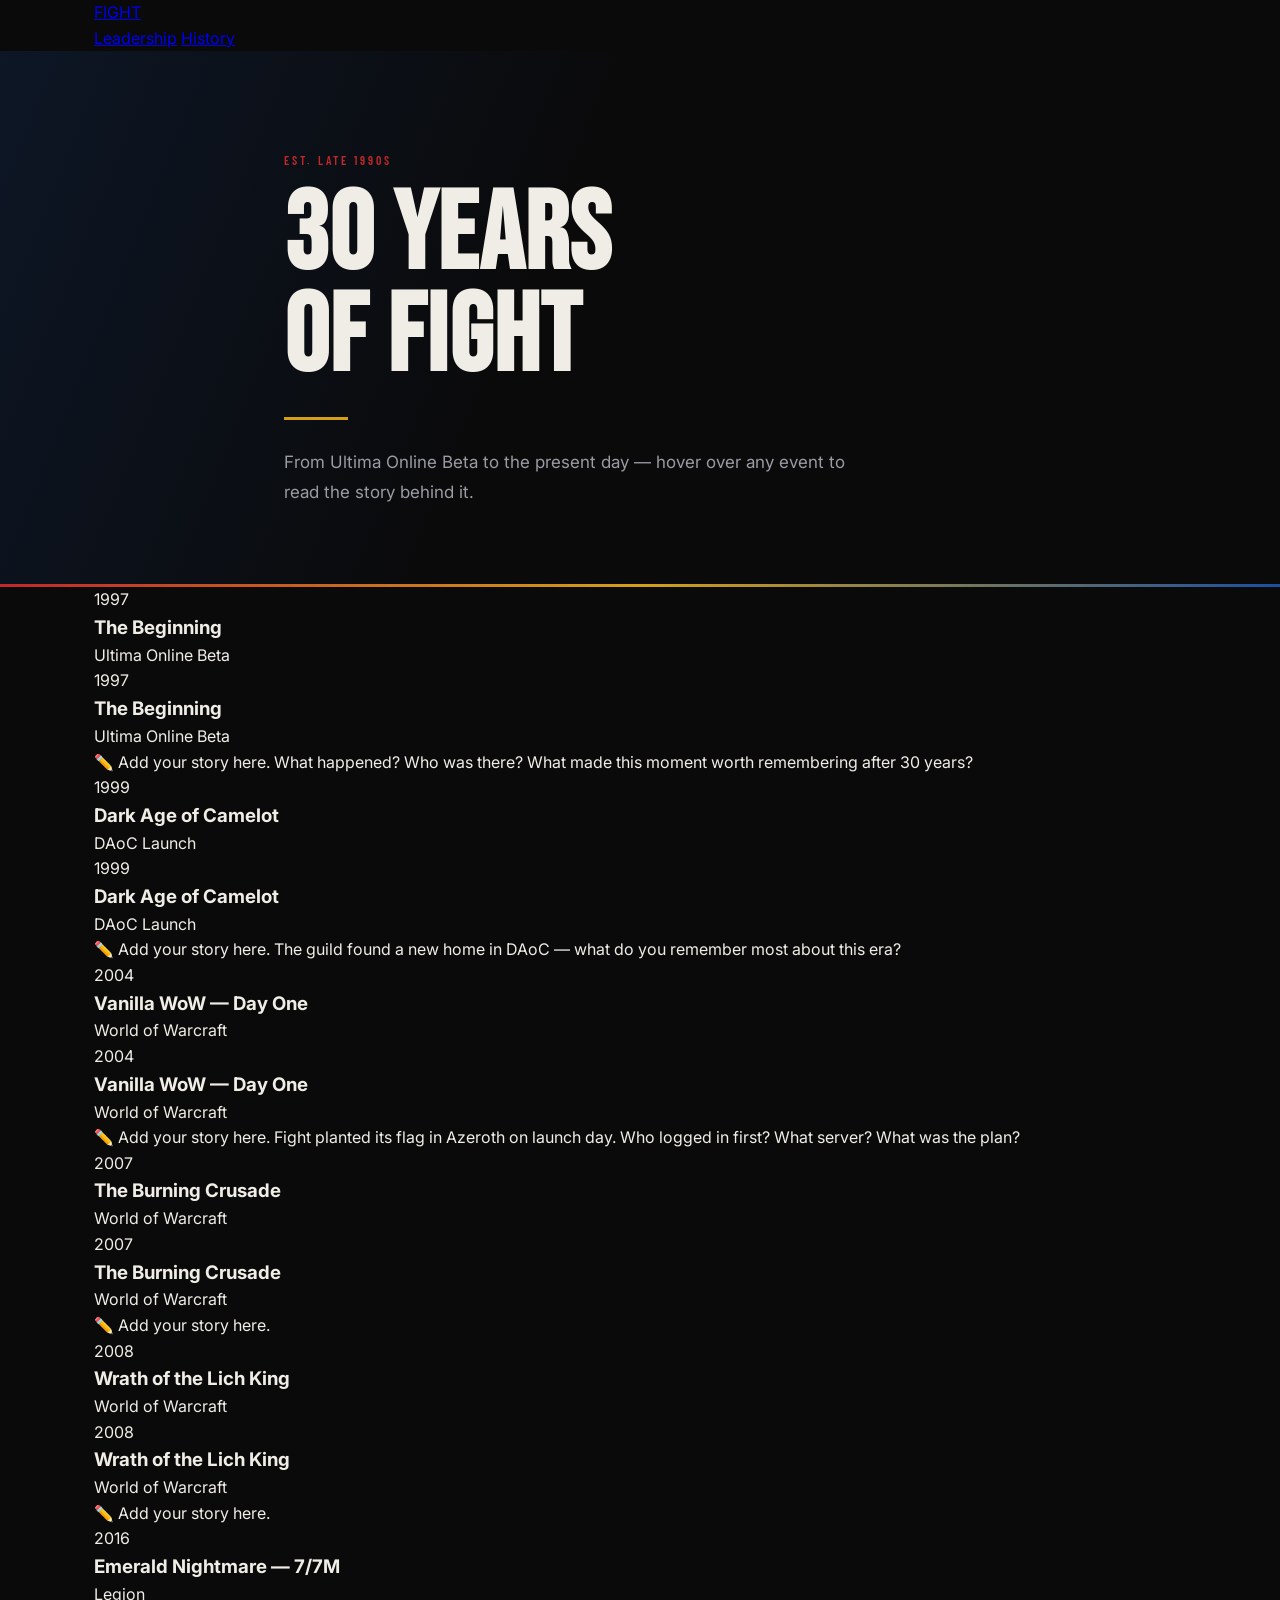
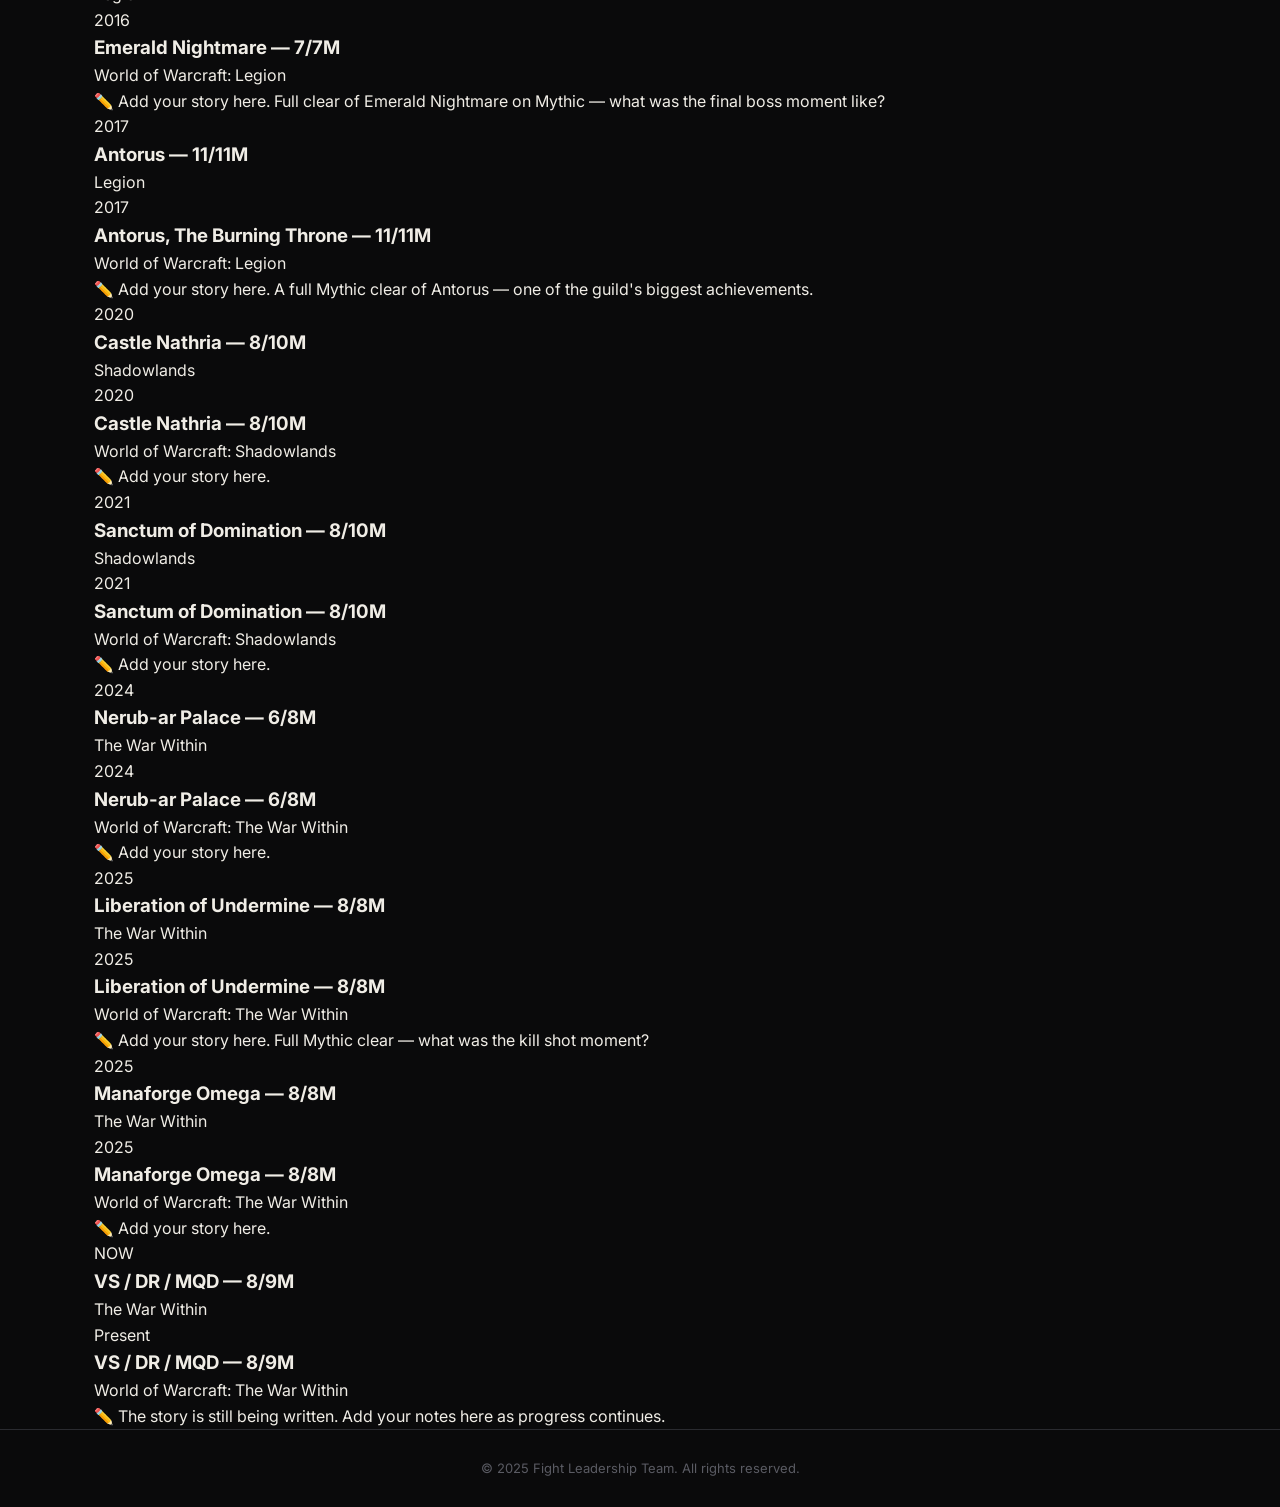
==== timeline.html @ 5d0614ec "Rename timeline_2.html to timeline.html" ====
<!DOCTYPE html>
<html lang="en">
<head>
  <meta charset="UTF-8" />
  <meta name="viewport" content="width=device-width, initial-scale=1.0" />
  <title>Fight Guild History</title>
  <link rel="preconnect" href="https://fonts.googleapis.com" />
  <link rel="preconnect" href="https://fonts.gstatic.com" crossorigin />
  <link href="https://fonts.googleapis.com/css2?family=Bebas+Neue&family=Inter:wght@400;500;600&family=Barlow+Condensed:wght@600;700&display=swap" rel="stylesheet" />
  <link rel="stylesheet" href="style.css" />
  <link rel="stylesheet" href="timeline.css" />
</head>
<body>

  <!-- ── NAV ── -->
  <nav class="site-nav">
    <div class="container nav-inner">
      <a href="index.html" class="nav-logo">FIGHT</a>
      <div class="nav-links">
        <a href="index.html" class="nav-link">Leadership</a>
        <a href="timeline.html" class="nav-link nav-link--active">History</a>
      </div>
    </div>
  </nav>

  <!-- ── HERO ── -->
  <header class="hero hero--timeline">
    <div class="hero-stripe"></div>
    <div class="container hero-inner">
      <p class="hero-eyebrow">Est. Late 1990s</p>
      <h1 class="hero-title">30 Years<br>of Fight</h1>
      <div class="hero-divider"></div>
      <p class="hero-blurb">
        From Ultima Online Beta to the present day — hover over any event to read the story behind it.
      </p>
    </div>
  </header>

  <!-- ── TIMELINE ── -->
  <section class="timeline-section">
    <div class="container">

      <div class="timeline">
        <div class="timeline-spine"></div>

        <!-- ✏️ EDIT: Each .timeline-event is one entry.
             - Change data-year to the year
             - Change .tl-title to the event name
             - Change .tl-game to the game/context
             - Change .tl-body to the full story (shows on hover)
             - Add or remove .timeline-event blocks as needed
             - Alternate sides automatically via CSS (odd = left, even = right) -->

        <div class="timeline-event" data-year="1997">
          <div class="tl-dot"></div>
          <div class="tl-card">
            <div class="tl-preview">
              <span class="tl-year">1997</span>
              <h3 class="tl-title">The Beginning</h3>
              <p class="tl-game">Ultima Online Beta</p>
            </div>
            <div class="tl-popup">
              <span class="tl-popup-year">1997</span>
              <h3 class="tl-popup-title">The Beginning</h3>
              <p class="tl-popup-game">Ultima Online Beta</p>
              <p class="tl-body">✏️ Add your story here. What happened? Who was there? What made this moment worth remembering after 30 years?</p>
            </div>
          </div>
        </div>

        <div class="timeline-event" data-year="1999">
          <div class="tl-dot"></div>
          <div class="tl-card">
            <div class="tl-preview">
              <span class="tl-year">1999</span>
              <h3 class="tl-title">Dark Age of Camelot</h3>
              <p class="tl-game">DAoC Launch</p>
            </div>
            <div class="tl-popup">
              <span class="tl-popup-year">1999</span>
              <h3 class="tl-popup-title">Dark Age of Camelot</h3>
              <p class="tl-popup-game">DAoC Launch</p>
              <p class="tl-body">✏️ Add your story here. The guild found a new home in DAoC — what do you remember most about this era?</p>
            </div>
          </div>
        </div>

        <div class="timeline-event" data-year="2004">
          <div class="tl-dot"></div>
          <div class="tl-card">
            <div class="tl-preview">
              <span class="tl-year">2004</span>
              <h3 class="tl-title">Vanilla WoW — Day One</h3>
              <p class="tl-game">World of Warcraft</p>
            </div>
            <div class="tl-popup">
              <span class="tl-popup-year">2004</span>
              <h3 class="tl-popup-title">Vanilla WoW — Day One</h3>
              <p class="tl-popup-game">World of Warcraft</p>
              <p class="tl-body">✏️ Add your story here. Fight planted its flag in Azeroth on launch day. Who logged in first? What server? What was the plan?</p>
            </div>
          </div>
        </div>

        <div class="timeline-event" data-year="2007">
          <div class="tl-dot"></div>
          <div class="tl-card">
            <div class="tl-preview">
              <span class="tl-year">2007</span>
              <h3 class="tl-title">The Burning Crusade</h3>
              <p class="tl-game">World of Warcraft</p>
            </div>
            <div class="tl-popup">
              <span class="tl-popup-year">2007</span>
              <h3 class="tl-popup-title">The Burning Crusade</h3>
              <p class="tl-popup-game">World of Warcraft</p>
              <p class="tl-body">✏️ Add your story here.</p>
            </div>
          </div>
        </div>

        <div class="timeline-event" data-year="2008">
          <div class="tl-dot"></div>
          <div class="tl-card">
            <div class="tl-preview">
              <span class="tl-year">2008</span>
              <h3 class="tl-title">Wrath of the Lich King</h3>
              <p class="tl-game">World of Warcraft</p>
            </div>
            <div class="tl-popup">
              <span class="tl-popup-year">2008</span>
              <h3 class="tl-popup-title">Wrath of the Lich King</h3>
              <p class="tl-popup-game">World of Warcraft</p>
              <p class="tl-body">✏️ Add your story here.</p>
            </div>
          </div>
        </div>

        <div class="timeline-event" data-year="2016">
          <div class="tl-dot"></div>
          <div class="tl-card">
            <div class="tl-preview">
              <span class="tl-year">2016</span>
              <h3 class="tl-title">Emerald Nightmare — 7/7M</h3>
              <p class="tl-game">Legion</p>
            </div>
            <div class="tl-popup">
              <span class="tl-popup-year">2016</span>
              <h3 class="tl-popup-title">Emerald Nightmare — 7/7M</h3>
              <p class="tl-popup-game">World of Warcraft: Legion</p>
              <p class="tl-body">✏️ Add your story here. Full clear of Emerald Nightmare on Mythic — what was the final boss moment like?</p>
            </div>
          </div>
        </div>

        <div class="timeline-event" data-year="2017">
          <div class="tl-dot"></div>
          <div class="tl-card">
            <div class="tl-preview">
              <span class="tl-year">2017</span>
              <h3 class="tl-title">Antorus — 11/11M</h3>
              <p class="tl-game">Legion</p>
            </div>
            <div class="tl-popup">
              <span class="tl-popup-year">2017</span>
              <h3 class="tl-popup-title">Antorus, The Burning Throne — 11/11M</h3>
              <p class="tl-popup-game">World of Warcraft: Legion</p>
              <p class="tl-body">✏️ Add your story here. A full Mythic clear of Antorus — one of the guild's biggest achievements.</p>
            </div>
          </div>
        </div>

        <div class="timeline-event" data-year="2020">
          <div class="tl-dot"></div>
          <div class="tl-card">
            <div class="tl-preview">
              <span class="tl-year">2020</span>
              <h3 class="tl-title">Castle Nathria — 8/10M</h3>
              <p class="tl-game">Shadowlands</p>
            </div>
            <div class="tl-popup">
              <span class="tl-popup-year">2020</span>
              <h3 class="tl-popup-title">Castle Nathria — 8/10M</h3>
              <p class="tl-popup-game">World of Warcraft: Shadowlands</p>
              <p class="tl-body">✏️ Add your story here.</p>
            </div>
          </div>
        </div>

        <div class="timeline-event" data-year="2021">
          <div class="tl-dot"></div>
          <div class="tl-card">
            <div class="tl-preview">
              <span class="tl-year">2021</span>
              <h3 class="tl-title">Sanctum of Domination — 8/10M</h3>
              <p class="tl-game">Shadowlands</p>
            </div>
            <div class="tl-popup">
              <span class="tl-popup-year">2021</span>
              <h3 class="tl-popup-title">Sanctum of Domination — 8/10M</h3>
              <p class="tl-popup-game">World of Warcraft: Shadowlands</p>
              <p class="tl-body">✏️ Add your story here.</p>
            </div>
          </div>
        </div>

        <div class="timeline-event" data-year="2024">
          <div class="tl-dot"></div>
          <div class="tl-card">
            <div class="tl-preview">
              <span class="tl-year">2024</span>
              <h3 class="tl-title">Nerub-ar Palace — 6/8M</h3>
              <p class="tl-game">The War Within</p>
            </div>
            <div class="tl-popup">
              <span class="tl-popup-year">2024</span>
              <h3 class="tl-popup-title">Nerub-ar Palace — 6/8M</h3>
              <p class="tl-popup-game">World of Warcraft: The War Within</p>
              <p class="tl-body">✏️ Add your story here.</p>
            </div>
          </div>
        </div>

        <div class="timeline-event" data-year="2025">
          <div class="tl-dot"></div>
          <div class="tl-card">
            <div class="tl-preview">
              <span class="tl-year">2025</span>
              <h3 class="tl-title">Liberation of Undermine — 8/8M</h3>
              <p class="tl-game">The War Within</p>
            </div>
            <div class="tl-popup">
              <span class="tl-popup-year">2025</span>
              <h3 class="tl-popup-title">Liberation of Undermine — 8/8M</h3>
              <p class="tl-popup-game">World of Warcraft: The War Within</p>
              <p class="tl-body">✏️ Add your story here. Full Mythic clear — what was the kill shot moment?</p>
            </div>
          </div>
        </div>

        <div class="timeline-event" data-year="2025">
          <div class="tl-dot"></div>
          <div class="tl-card">
            <div class="tl-preview">
              <span class="tl-year">2025</span>
              <h3 class="tl-title">Manaforge Omega — 8/8M</h3>
              <p class="tl-game">The War Within</p>
            </div>
            <div class="tl-popup">
              <span class="tl-popup-year">2025</span>
              <h3 class="tl-popup-title">Manaforge Omega — 8/8M</h3>
              <p class="tl-popup-game">World of Warcraft: The War Within</p>
              <p class="tl-body">✏️ Add your story here.</p>
            </div>
          </div>
        </div>

        <div class="timeline-event" data-year="2026">
          <div class="tl-dot tl-dot--current"></div>
          <div class="tl-card tl-card--current">
            <div class="tl-preview">
              <span class="tl-year">NOW</span>
              <h3 class="tl-title">VS / DR / MQD — 8/9M</h3>
              <p class="tl-game">The War Within</p>
            </div>
            <div class="tl-popup">
              <span class="tl-popup-year">Present</span>
              <h3 class="tl-popup-title">VS / DR / MQD — 8/9M</h3>
              <p class="tl-popup-game">World of Warcraft: The War Within</p>
              <p class="tl-body">✏️ The story is still being written. Add your notes here as progress continues.</p>
            </div>
          </div>
        </div>

      </div>
    </div>
  </section>

  <!-- ── FOOTER ── -->
  <footer class="site-footer">
    <div class="container">
      <p class="footer-text">© 2025 Fight Leadership Team. All rights reserved.</p>
    </div>
  </footer>

  <script src="script.js"></script>
</body>
</html>
---- style.css ----
/* â”€â”€â”€â”€â”€â”€â”€â”€â”€â”€â”€â”€â”€â”€â”€â”€â”€â”€â”€â”€â”€â”€â”€â”€â”€â”€â”€â”€â”€â”€â”€â”€â”€â”€â”€â”€â”€â”€â”€â”€â”€
   TOKENS â€” edit these to retheme the page
â”€â”€â”€â”€â”€â”€â”€â”€â”€â”€â”€â”€â”€â”€â”€â”€â”€â”€â”€â”€â”€â”€â”€â”€â”€â”€â”€â”€â”€â”€â”€â”€â”€â”€â”€â”€â”€â”€â”€â”€â”€ */
:root {
  --black:      #0a0a0b;
  --dark:       #111214;
  --dark-card:  #18191d;
  --border:     #2a2b30;

  --gold:       #d4a017;
  --gold-light: #f0c040;
  --blue:       #1a4fa0;
  --blue-light: #2d6fd4;
  --red:        #c0282a;

  --text-primary:   #f0ede6;
  --text-secondary: #9a9ba3;
  --text-muted:     #5a5b63;

  --font-display: 'Bebas Neue', sans-serif;
  --font-heading: 'Barlow Condensed', sans-serif;
  --font-body:    'Inter', sans-serif;

  --radius: 4px;
  --max-width: 1140px;
}

/* â”€â”€â”€â”€â”€â”€â”€â”€â”€â”€â”€â”€â”€â”€â”€â”€â”€â”€â”€â”€â”€â”€â”€â”€â”€â”€â”€â”€â”€â”€â”€â”€â”€â”€â”€â”€â”€â”€â”€â”€â”€
   RESET & BASE
â”€â”€â”€â”€â”€â”€â”€â”€â”€â”€â”€â”€â”€â”€â”€â”€â”€â”€â”€â”€â”€â”€â”€â”€â”€â”€â”€â”€â”€â”€â”€â”€â”€â”€â”€â”€â”€â”€â”€â”€â”€ */
*, *::before, *::after { box-sizing: border-box; margin: 0; padding: 0; }

html { scroll-behavior: smooth; }

body {
  background-color: var(--black);
  color: var(--text-primary);
  font-family: var(--font-body);
  font-size: 16px;
  line-height: 1.6;
  -webkit-font-smoothing: antialiased;
}

img { display: block; width: 100%; height: 100%; object-fit: cover; }

.container {
  max-width: var(--max-width);
  margin: 0 auto;
  padding: 0 24px;
}

/* â”€â”€â”€â”€â”€â”€â”€â”€â”€â”€â”€â”€â”€â”€â”€â”€â”€â”€â”€â”€â”€â”€â”€â”€â”€â”€â”€â”€â”€â”€â”€â”€â”€â”€â”€â”€â”€â”€â”€â”€â”€
   SHARED LABEL
â”€â”€â”€â”€â”€â”€â”€â”€â”€â”€â”€â”€â”€â”€â”€â”€â”€â”€â”€â”€â”€â”€â”€â”€â”€â”€â”€â”€â”€â”€â”€â”€â”€â”€â”€â”€â”€â”€â”€â”€â”€ */
.section-label {
  font-family: var(--font-heading);
  font-size: 12px;
  font-weight: 600;
  letter-spacing: 0.2em;
  text-transform: uppercase;
  color: var(--gold);
  margin-bottom: 28px;
  display: flex;
  align-items: center;
  gap: 12px;
}
.section-label::after {
  content: '';
  display: block;
  flex: 1;
  height: 1px;
  background: linear-gradient(to right, var(--border), transparent);
}

/* â”€â”€â”€â”€â”€â”€â”€â”€â”€â”€â”€â”€â”€â”€â”€â”€â”€â”€â”€â”€â”€â”€â”€â”€â”€â”€â”€â”€â”€â”€â”€â”€â”€â”€â”€â”€â”€â”€â”€â”€â”€
   HERO
â”€â”€â”€â”€â”€â”€â”€â”€â”€â”€â”€â”€â”€â”€â”€â”€â”€â”€â”€â”€â”€â”€â”€â”€â”€â”€â”€â”€â”€â”€â”€â”€â”€â”€â”€â”€â”€â”€â”€â”€â”€ */
.hero {
  position: relative;
  background-color: var(--black);
  padding: 100px 0 80px;
  overflow: hidden;
}

/* Angled stripe â€” the signature element */
.hero-stripe {
  position: absolute;
  top: 0; left: 0; right: 0; bottom: 0;
  background: linear-gradient(
    112deg,
    var(--blue) 0%,
    transparent 42%
  );
  opacity: 0.18;
  pointer-events: none;
}
.hero::after {
  content: '';
  position: absolute;
  bottom: 0; left: 0; right: 0;
  height: 3px;
  background: linear-gradient(to right, var(--red), var(--gold), var(--blue));
}

.hero-inner {
  position: relative;
  z-index: 1;
  max-width: 760px;
}

.hero-eyebrow {
  font-family: var(--font-heading);
  font-size: 12px;
  font-weight: 600;
  letter-spacing: 0.25em;
  text-transform: uppercase;
  color: var(--red);
  margin-bottom: 16px;
}

.hero-title {
  font-family: var(--font-display);
  font-size: clamp(56px, 9vw, 110px);
  line-height: 0.92;
  letter-spacing: 0.01em;
  color: var(--text-primary);
  text-transform: uppercase;
  margin-bottom: 28px;
}

.hero-divider {
  width: 64px;
  height: 3px;
  background: var(--gold);
  margin-bottom: 28px;
}

.hero-blurb {
  font-size: 17px;
  line-height: 1.75;
  color: var(--text-secondary);
  max-width: 600px;
}

/* â”€â”€â”€â”€â”€â”€â”€â”€â”€â”€â”€â”€â”€â”€â”€â”€â”€â”€â”€â”€â”€â”€â”€â”€â”€â”€â”€â”€â”€â”€â”€â”€â”€â”€â”€â”€â”€â”€â”€â”€â”€
   PHOTO PLACEHOLDERS
â”€â”€â”€â”€â”€â”€â”€â”€â”€â”€â”€â”€â”€â”€â”€â”€â”€â”€â”€â”€â”€â”€â”€â”€â”€â”€â”€â”€â”€â”€â”€â”€â”€â”€â”€â”€â”€â”€â”€â”€â”€ */
.placeholder-photo {
  background: var(--dark-card);
  border: 1px solid var(--border);
  display: flex;
  align-items: center;
  justify-content: center;
  overflow: hidden;
  position: relative;
}
.placeholder-photo::before {
  content: '';
  position: absolute;
  inset: 0;
  background: linear-gradient(135deg, var(--blue) 0%, transparent 60%);
  opacity: 0.12;
}
.photo-initials {
  font-family: var(--font-display);
  font-size: 28px;
  color: var(--text-muted);
  letter-spacing: 0.05em;
  position: relative;
  z-index: 1;
}

/* â”€â”€â”€â”€â”€â”€â”€â”€â”€â”€â”€â”€â”€â”€â”€â”€â”€â”€â”€â”€â”€â”€â”€â”€â”€â”€â”€â”€â”€â”€â”€â”€â”€â”€â”€â”€â”€â”€â”€â”€â”€
   GM SECTION
â”€â”€â”€â”€â”€â”€â”€â”€â”€â”€â”€â”€â”€â”€â”€â”€â”€â”€â”€â”€â”€â”€â”€â”€â”€â”€â”€â”€â”€â”€â”€â”€â”€â”€â”€â”€â”€â”€â”€â”€â”€ */
.section-gm {
  padding: 72px 0 60px;
  background-color: var(--dark);
}

.gm-card {
  display: flex;
  align-items: center;
  gap: 40px;
  background: var(--dark-card);
  border: 1px solid var(--border);
  border-left: 4px solid var(--gold);
  padding: 36px 40px;
  border-radius: var(--radius);
  position: relative;
  overflow: hidden;
}
.gm-card::after {
  content: '';
  position: absolute;
  top: 0; right: 0;
  width: 200px; height: 100%;
  background: linear-gradient(to left, rgba(26,79,160,0.06), transparent);
  pointer-events: none;
}

.gm-photo-wrap {
  position: relative;
  flex-shrink: 0;
}

.gm-photo {
  width: 130px;
  height: 130px;
  border-radius: 50%;
}
.gm-photo .photo-initials { font-size: 36px; }

.gm-accent-bar {
  position: absolute;
  bottom: -4px; left: 50%;
  transform: translateX(-50%);
  width: 48px; height: 3px;
  background: var(--gold);
  border-radius: 2px;
}

.gm-name {
  font-family: var(--font-heading);
  font-size: 34px;
  font-weight: 700;
  letter-spacing: 0.02em;
  text-transform: uppercase;
  color: var(--text-primary);
  line-height: 1.1;
  margin-bottom: 10px;
}

.gm-role {
  font-size: 15px;
  color: var(--text-secondary);
  line-height: 1.6;
  max-width: 520px;
}

/* â”€â”€â”€â”€â”€â”€â”€â”€â”€â”€â”€â”€â”€â”€â”€â”€â”€â”€â”€â”€â”€â”€â”€â”€â”€â”€â”€â”€â”€â”€â”€â”€â”€â”€â”€â”€â”€â”€â”€â”€â”€
   OFFICERS SECTION
â”€â”€â”€â”€â”€â”€â”€â”€â”€â”€â”€â”€â”€â”€â”€â”€â”€â”€â”€â”€â”€â”€â”€â”€â”€â”€â”€â”€â”€â”€â”€â”€â”€â”€â”€â”€â”€â”€â”€â”€â”€ */
.section-officers {
  padding: 72px 0 80px;
  background-color: var(--black);
}

.officers-grid {
  display: grid;
  grid-template-columns: repeat(auto-fill, minmax(220px, 1fr));
  gap: 20px;
}

/* Force 7 cards to be truly equal â€” override auto-fill on wide screens */
@media (min-width: 900px) {
  .officers-grid {
    grid-template-columns: repeat(4, 1fr);
  }
  /* 4 + 3: last row centers the 3 */
  .officer-card:nth-child(5) { grid-column: 1; }
  .officers-grid .officer-card:nth-child(5),
  .officers-grid .officer-card:nth-child(6),
  .officers-grid .officer-card:nth-child(7) {
    /* nudge last 3 to center */
  }
}

.officer-card {
  background: var(--dark-card);
  border: 1px solid var(--border);
  border-radius: var(--radius);
  padding: 28px 20px 24px;
  text-align: center;
  transition: border-color 0.2s, transform 0.2s;
  position: relative;
  overflow: hidden;
}
.officer-card::before {
  content: '';
  position: absolute;
  top: 0; left: 0; right: 0;
  height: 2px;
  background: linear-gradient(to right, var(--blue), var(--red));
  opacity: 0;
  transition: opacity 0.2s;
}
.officer-card:hover {
  border-color: var(--gold);
  transform: translateY(-3px);
}
.officer-card:hover::before { opacity: 1; }

.officer-photo {
  width: 80px;
  height: 80px;
  border-radius: 50%;
  margin: 0 auto 16px;
}
.officer-photo .photo-initials { font-size: 20px; }

.officer-name {
  font-family: var(--font-heading);
  font-size: 18px;
  font-weight: 700;
  letter-spacing: 0.04em;
  text-transform: uppercase;
  color: var(--text-primary);
  margin-bottom: 8px;
}

.officer-role {
  font-size: 13px;
  color: var(--text-secondary);
  line-height: 1.55;
}

/* â”€â”€â”€â”€â”€â”€â”€â”€â”€â”€â”€â”€â”€â”€â”€â”€â”€â”€â”€â”€â”€â”€â”€â”€â”€â”€â”€â”€â”€â”€â”€â”€â”€â”€â”€â”€â”€â”€â”€â”€â”€
   ACCOMPLISHMENTS SECTION
â”€â”€â”€â”€â”€â”€â”€â”€â”€â”€â”€â”€â”€â”€â”€â”€â”€â”€â”€â”€â”€â”€â”€â”€â”€â”€â”€â”€â”€â”€â”€â”€â”€â”€â”€â”€â”€â”€â”€â”€â”€ */
.section-accomplishments {
  padding: 72px 0 100px;
  background-color: var(--dark);
}

.accomplishments-heading {
  font-family: var(--font-display);
  font-size: clamp(30px, 4vw, 48px);
  letter-spacing: 0.03em;
  text-transform: uppercase;
  color: var(--text-primary);
  margin-bottom: 40px;
}

.accomplishments-grid {
  display: grid;
  grid-template-columns: repeat(auto-fill, minmax(280px, 1fr));
  gap: 16px;
}

.achievement-card {
  background: var(--dark-card);
  border: 1px solid var(--border);
  border-radius: var(--radius);
  padding: 20px 22px;
  display: flex;
  gap: 18px;
  align-items: flex-start;
  transition: border-color 0.2s;
}
.achievement-card:hover { border-color: var(--gold); }

.achievement-year {
  font-family: var(--font-heading);
  font-size: 13px;
  font-weight: 700;
  letter-spacing: 0.08em;
  color: var(--gold);
  flex-shrink: 0;
  padding-top: 2px;
  min-width: 36px;
}

.achievement-text {
  font-size: 14px;
  color: var(--text-secondary);
  line-height: 1.6;
}

/* â”€â”€â”€â”€â”€â”€â”€â”€â”€â”€â”€â”€â”€â”€â”€â”€â”€â”€â”€â”€â”€â”€â”€â”€â”€â”€â”€â”€â”€â”€â”€â”€â”€â”€â”€â”€â”€â”€â”€â”€â”€
   FOOTER
â”€â”€â”€â”€â”€â”€â”€â”€â”€â”€â”€â”€â”€â”€â”€â”€â”€â”€â”€â”€â”€â”€â”€â”€â”€â”€â”€â”€â”€â”€â”€â”€â”€â”€â”€â”€â”€â”€â”€â”€â”€ */
.site-footer {
  padding: 28px 0;
  background: var(--black);
  border-top: 1px solid var(--border);
}
.footer-text {
  font-size: 13px;
  color: var(--text-muted);
  text-align: center;
}

/* â”€â”€â”€â”€â”€â”€â”€â”€â”€â”€â”€â”€â”€â”€â”€â”€â”€â”€â”€â”€â”€â”€â”€â”€â”€â”€â”€â”€â”€â”€â”€â”€â”€â”€â”€â”€â”€â”€â”€â”€â”€
   SCROLL REVEAL STATES (JS adds .revealed)
â”€â”€â”€â”€â”€â”€â”€â”€â”€â”€â”€â”€â”€â”€â”€â”€â”€â”€â”€â”€â”€â”€â”€â”€â”€â”€â”€â”€â”€â”€â”€â”€â”€â”€â”€â”€â”€â”€â”€â”€â”€ */
.reveal {
  opacity: 0;
  transform: translateY(20px);
  transition: opacity 0.5s ease, transform 0.5s ease;
}
.reveal.revealed {
  opacity: 1;
  transform: none;
}

/* â”€â”€â”€â”€â”€â”€â”€â”€â”€â”€â”€â”€â”€â”€â”€â”€â”€â”€â”€â”€â”€â”€â”€â”€â”€â”€â”€â”€â”€â”€â”€â”€â”€â”€â”€â”€â”€â”€â”€â”€â”€
   RESPONSIVE
â”€â”€â”€â”€â”€â”€â”€â”€â”€â”€â”€â”€â”€â”€â”€â”€â”€â”€â”€â”€â”€â”€â”€â”€â”€â”€â”€â”€â”€â”€â”€â”€â”€â”€â”€â”€â”€â”€â”€â”€â”€ */
@media (max-width: 680px) {
  .hero { padding: 72px 0 60px; }

  .gm-card {
    flex-direction: column;
    text-align: center;
    padding: 28px 20px;
    border-left: 1px solid var(--border);
    border-top: 4px solid var(--gold);
  }
  .gm-accent-bar { display: none; }

  .officers-grid {
    grid-template-columns: repeat(2, 1fr);
  }
  .accomplishments-grid {
    grid-template-columns: 1fr;
  }
}

@media (max-width: 400px) {
  .officers-grid { grid-template-columns: 1fr; }
}

/* Reduced motion */
@media (prefers-reduced-motion: reduce) {
  .reveal { transition: none; }
  .officer-card { transition: none; }
}
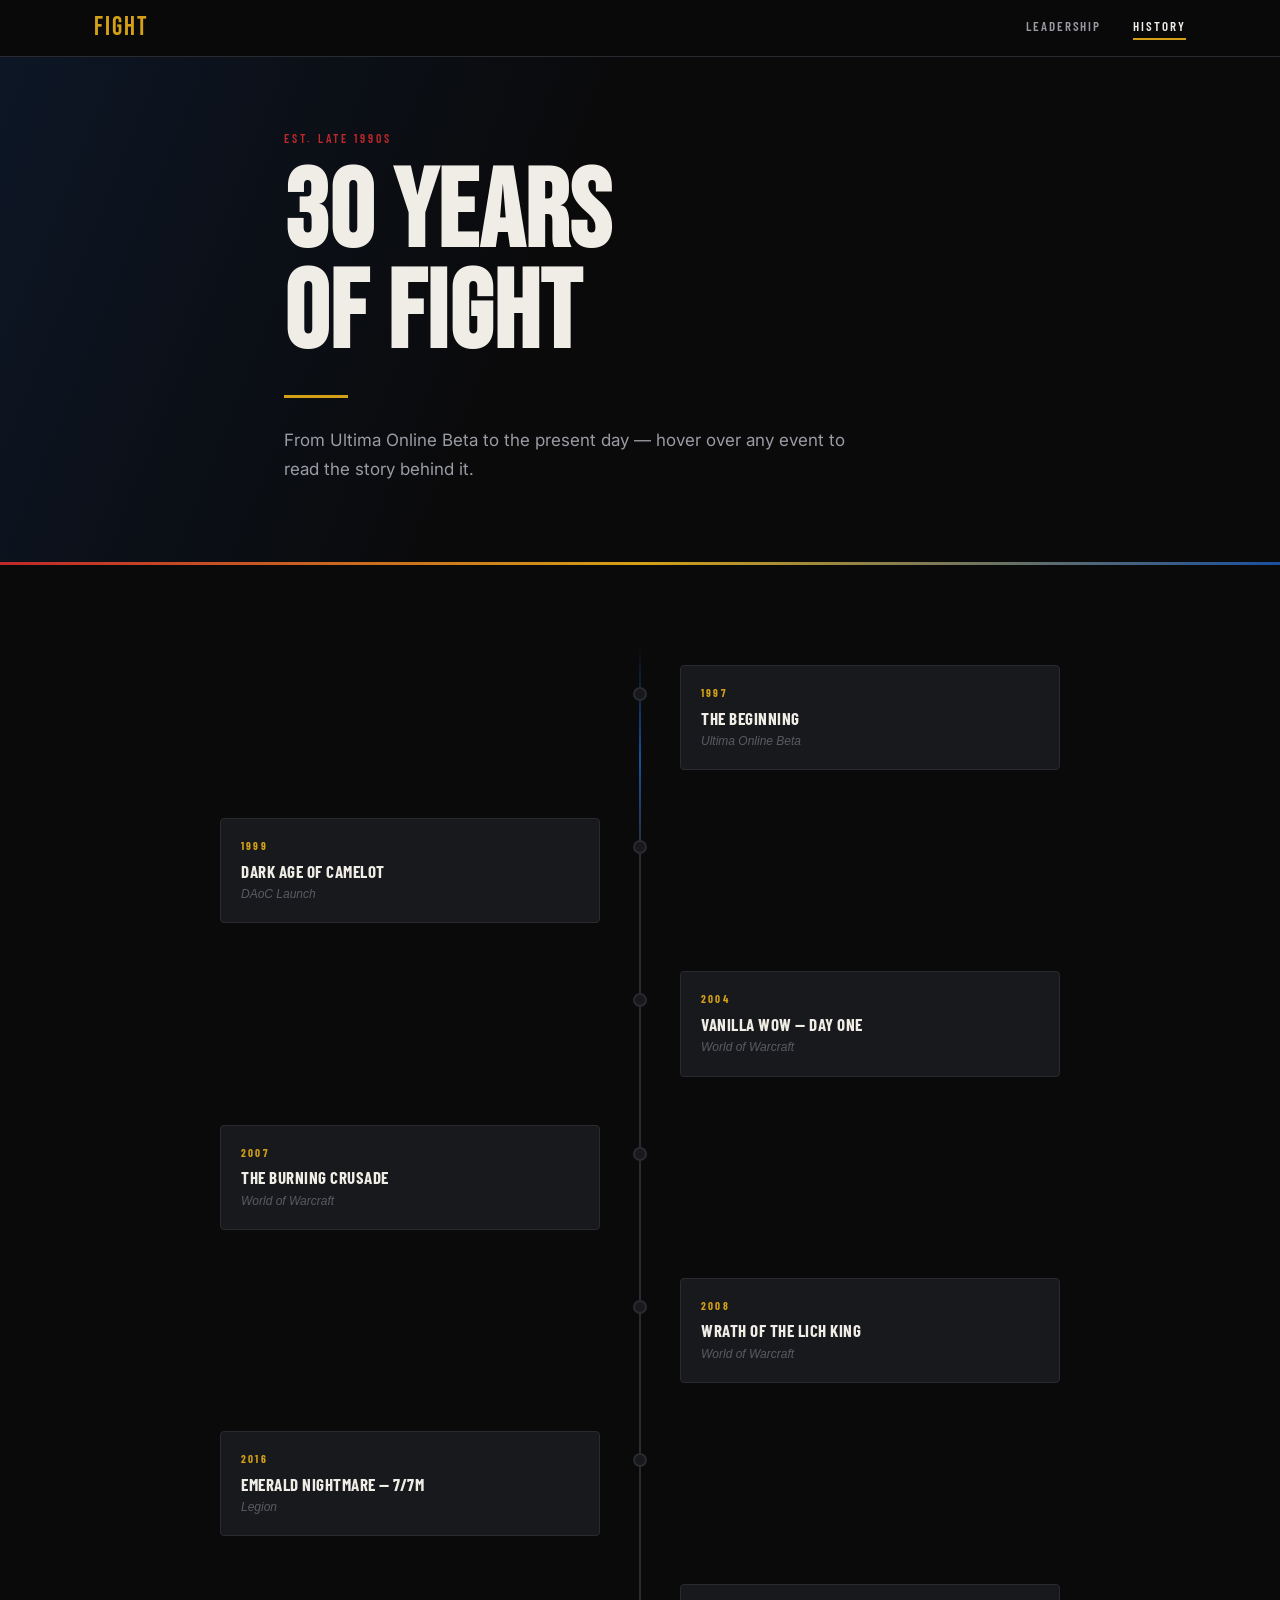
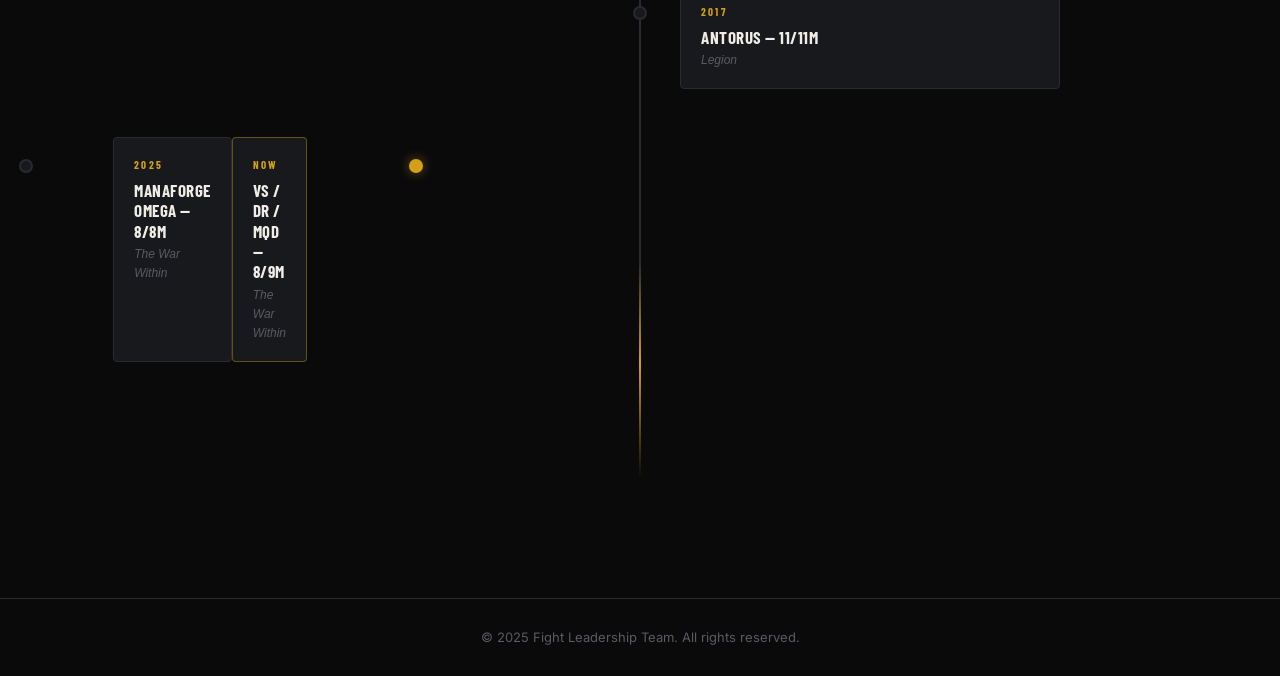
==== commit 5a13e3e8: "Update timeline.html" ====
--- a/timeline.html
+++ b/timeline.html
@@ -170,6 +170,32 @@
           </div>
         </div>
 
+        <div class="timeline-event" data-year="June 2018">
+          <div class="timeline-event" data-year="2018" data-thumb="https://img.youtube.com/vi/Okk9pMBu1-k/hqdefault.jpg">
+          <div class="tl-dot"></div>
+          <div class="tl-card">
+            <div class="tl-preview">
+              <span class="tl-year">2018</span>
+              <h3 class="tl-title">GM BTW</h3>
+              <p class="tl-game">Legion</p>
+            </div>
+            <div class="tl-popup">
+              <span class="tl-popup-year">2018</span>
+              <h3 class="tl-popup-title">GM BTW</h3>
+              <p class="tl-popup-game">World of Warcraft: Legion</p>
+              <p class="tl-body">GM BTW</p>
+<div class="tl-video">
+  <iframe
+    src="https://www.youtube.com/embed/Okk9pMBu1-k"
+    title="Video title"
+    frameborder="0"
+    allowfullscreen>
+  </iframe>
+</div>
+            </div>
+          </div>
+        </div>
+        
         <div class="timeline-event" data-year="2020">
           <div class="tl-dot"></div>
           <div class="tl-card">
--- a/timeline.css
+++ b/timeline.css
@@ -0,0 +1,348 @@
+/* ─────────────────────────────────────────
+   NAVIGATION (shared across both pages)
+───────────────────────────────────────── */
+.site-nav {
+  position: sticky;
+  top: 0;
+  z-index: 100;
+  background: rgba(10, 10, 11, 0.92);
+  backdrop-filter: blur(12px);
+  border-bottom: 1px solid var(--border);
+}
+
+.nav-inner {
+  display: flex;
+  align-items: center;
+  justify-content: space-between;
+  height: 56px;
+}
+
+.nav-logo {
+  font-family: var(--font-display);
+  font-size: 26px;
+  letter-spacing: 0.08em;
+  color: var(--gold);
+  text-decoration: none;
+}
+
+.nav-links {
+  display: flex;
+  gap: 32px;
+}
+
+.nav-link {
+  font-family: var(--font-heading);
+  font-size: 13px;
+  font-weight: 600;
+  letter-spacing: 0.15em;
+  text-transform: uppercase;
+  color: var(--text-secondary);
+  text-decoration: none;
+  padding-bottom: 2px;
+  border-bottom: 2px solid transparent;
+  transition: color 0.2s, border-color 0.2s;
+}
+
+.nav-link:hover {
+  color: var(--text-primary);
+}
+
+.nav-link--active {
+  color: var(--text-primary);
+  border-bottom-color: var(--gold);
+}
+
+/* ─────────────────────────────────────────
+   TIMELINE HERO VARIANT
+───────────────────────────────────────── */
+.hero--timeline {
+  padding-top: 72px;
+}
+
+/* ─────────────────────────────────────────
+   TIMELINE SECTION
+───────────────────────────────────────── */
+.timeline-section {
+  padding: 80px 0 120px;
+  background: var(--black);
+}
+
+/* ─────────────────────────────────────────
+   TIMELINE SPINE + LAYOUT
+───────────────────────────────────────── */
+.timeline {
+  position: relative;
+  padding: 20px 0;
+}
+
+.timeline-spine {
+  position: absolute;
+  left: 50%;
+  top: 0;
+  bottom: 0;
+  width: 2px;
+  transform: translateX(-50%);
+  background: linear-gradient(
+    to bottom,
+    transparent,
+    var(--blue) 8%,
+    var(--border) 15%,
+    var(--border) 85%,
+    var(--gold) 92%,
+    transparent
+  );
+}
+
+/* ─────────────────────────────────────────
+   TIMELINE EVENT
+───────────────────────────────────────── */
+.timeline-event {
+  position: relative;
+  display: flex;
+  justify-content: flex-end;
+  padding-right: calc(50% + 40px);
+  margin-bottom: 48px;
+}
+
+/* Even events go on the right side */
+.timeline-event:nth-child(even) {
+  justify-content: flex-start;
+  padding-right: 0;
+  padding-left: calc(50% + 40px);
+}
+
+/* ─────────────────────────────────────────
+   DOT
+───────────────────────────────────────── */
+.tl-dot {
+  position: absolute;
+  left: 50%;
+  top: 22px;
+  transform: translateX(-50%);
+  width: 14px;
+  height: 14px;
+  border-radius: 50%;
+  background: var(--dark-card);
+  border: 2px solid var(--border);
+  z-index: 2;
+  transition: border-color 0.2s, background 0.2s;
+}
+
+.tl-dot--current {
+  background: var(--gold);
+  border-color: var(--gold);
+  box-shadow: 0 0 12px rgba(212, 160, 23, 0.5);
+}
+
+.timeline-event:hover .tl-dot {
+  border-color: var(--gold);
+  background: var(--gold);
+}
+
+/* ─────────────────────────────────────────
+   CARD (preview state)
+───────────────────────────────────────── */
+.tl-card {
+  position: relative;
+  width: 100%;
+  max-width: 380px;
+  background: var(--dark-card);
+  border: 1px solid var(--border);
+  border-radius: var(--radius);
+  cursor: pointer;
+  transition: border-color 0.2s;
+  overflow: visible;
+}
+
+.tl-card--current {
+  border-color: rgba(212, 160, 23, 0.4);
+}
+
+.tl-card:hover {
+  border-color: var(--gold);
+}
+
+.tl-preview {
+  padding: 18px 20px;
+}
+
+.tl-year {
+  font-family: var(--font-heading);
+  font-size: 11px;
+  font-weight: 700;
+  letter-spacing: 0.2em;
+  text-transform: uppercase;
+  color: var(--gold);
+  display: block;
+  margin-bottom: 6px;
+}
+
+.tl-title {
+  font-family: var(--font-heading);
+  font-size: 17px;
+  font-weight: 700;
+  letter-spacing: 0.03em;
+  text-transform: uppercase;
+  color: var(--text-primary);
+  margin-bottom: 4px;
+  line-height: 1.2;
+}
+
+.tl-game {
+  font-size: 12px;
+  color: var(--text-muted);
+  font-style: italic;
+}
+
+/* ─────────────────────────────────────────
+   POPUP (hover state)
+   Left-side cards: popup opens to the RIGHT
+   Right-side cards: popup opens to the LEFT
+───────────────────────────────────────── */
+.tl-popup {
+  position: absolute;
+  top: 0;
+  left: calc(100% + 16px);   /* default: left-side card → popup goes right */
+  width: 300px;
+  background: var(--dark);
+  border: 1px solid var(--gold);
+  border-radius: var(--radius);
+  padding: 20px 22px;
+  opacity: 0;
+  pointer-events: none;
+  transform: translateX(-8px);
+  transition: opacity 0.2s ease, transform 0.2s ease;
+  z-index: 50;
+  box-shadow: 0 8px 32px rgba(0, 0, 0, 0.6);
+}
+
+/* Right-side cards: popup opens to the LEFT */
+.timeline-event:nth-child(even) .tl-popup {
+  left: auto;
+  right: calc(100% + 16px);
+  transform: translateX(8px);
+}
+
+.tl-card:hover .tl-popup {
+  opacity: 1;
+  pointer-events: auto;
+  transform: translateX(0);
+}
+
+.tl-popup-year {
+  font-family: var(--font-heading);
+  font-size: 11px;
+  font-weight: 700;
+  letter-spacing: 0.2em;
+  text-transform: uppercase;
+  color: var(--gold);
+  display: block;
+  margin-bottom: 6px;
+}
+
+.tl-popup-title {
+  font-family: var(--font-heading);
+  font-size: 16px;
+  font-weight: 700;
+  letter-spacing: 0.03em;
+  text-transform: uppercase;
+  color: var(--text-primary);
+  margin-bottom: 4px;
+  line-height: 1.2;
+}
+
+.tl-popup-game {
+  font-size: 12px;
+  color: var(--blue-light);
+  font-style: italic;
+  margin-bottom: 12px;
+}
+
+.tl-body {
+  font-size: 14px;
+  color: var(--text-secondary);
+  line-height: 1.7;
+}
+
+/* ─────────────────────────────────────────
+   RESPONSIVE — collapse to single column
+───────────────────────────────────────── */
+@media (max-width: 760px) {
+  .timeline-spine {
+    left: 20px;
+  }
+
+  .timeline-event,
+  .timeline-event:nth-child(even) {
+    justify-content: flex-start;
+    padding-left: 52px;
+    padding-right: 0;
+  }
+
+  .tl-dot {
+    left: 20px;
+  }
+
+  .tl-card {
+    max-width: 100%;
+  }
+
+  /* On mobile, popup opens below the card instead */
+  .tl-popup,
+  .timeline-event:nth-child(even) .tl-popup {
+    position: static;
+    width: 100%;
+    opacity: 1;
+    pointer-events: auto;
+    transform: none;
+    display: none;
+    margin-top: 8px;
+    box-shadow: none;
+  }
+
+  .tl-card:hover .tl-popup {
+    display: block;
+  }
+}
+.tl-video {
+  margin-top: 12px;
+  position: relative;
+  padding-bottom: 56.25%; /* 16:9 ratio */
+  height: 0;
+  overflow: hidden;
+  border-radius: 3px;
+}
+
+.tl-video iframe {
+  position: absolute;
+  top: 0; left: 0;
+  width: 100%;
+  height: 100%;
+}
+
+/* Widen the popup when it has a video */
+.tl-card:has(.tl-video) .tl-popup {
+  width: 380px;
+}
+/* ── Thumbnail in preview card ── */
+.tl-card.has-thumb .tl-preview {
+  padding: 0;
+}
+
+.tl-thumb {
+  width: 100%;
+  height: 120px;
+  object-fit: cover;
+  display: block;
+  border-radius: var(--radius) var(--radius) 0 0;
+  border-bottom: 1px solid var(--border);
+}
+
+.tl-card.has-thumb .tl-year,
+.tl-card.has-thumb .tl-title,
+.tl-card.has-thumb .tl-game {
+  padding: 0 20px;
+}
+
+.tl-card.has-thumb .tl-year { padding-top: 14px; }
+.tl-card.has-thumb .tl-game { padding-bottom: 14px; }
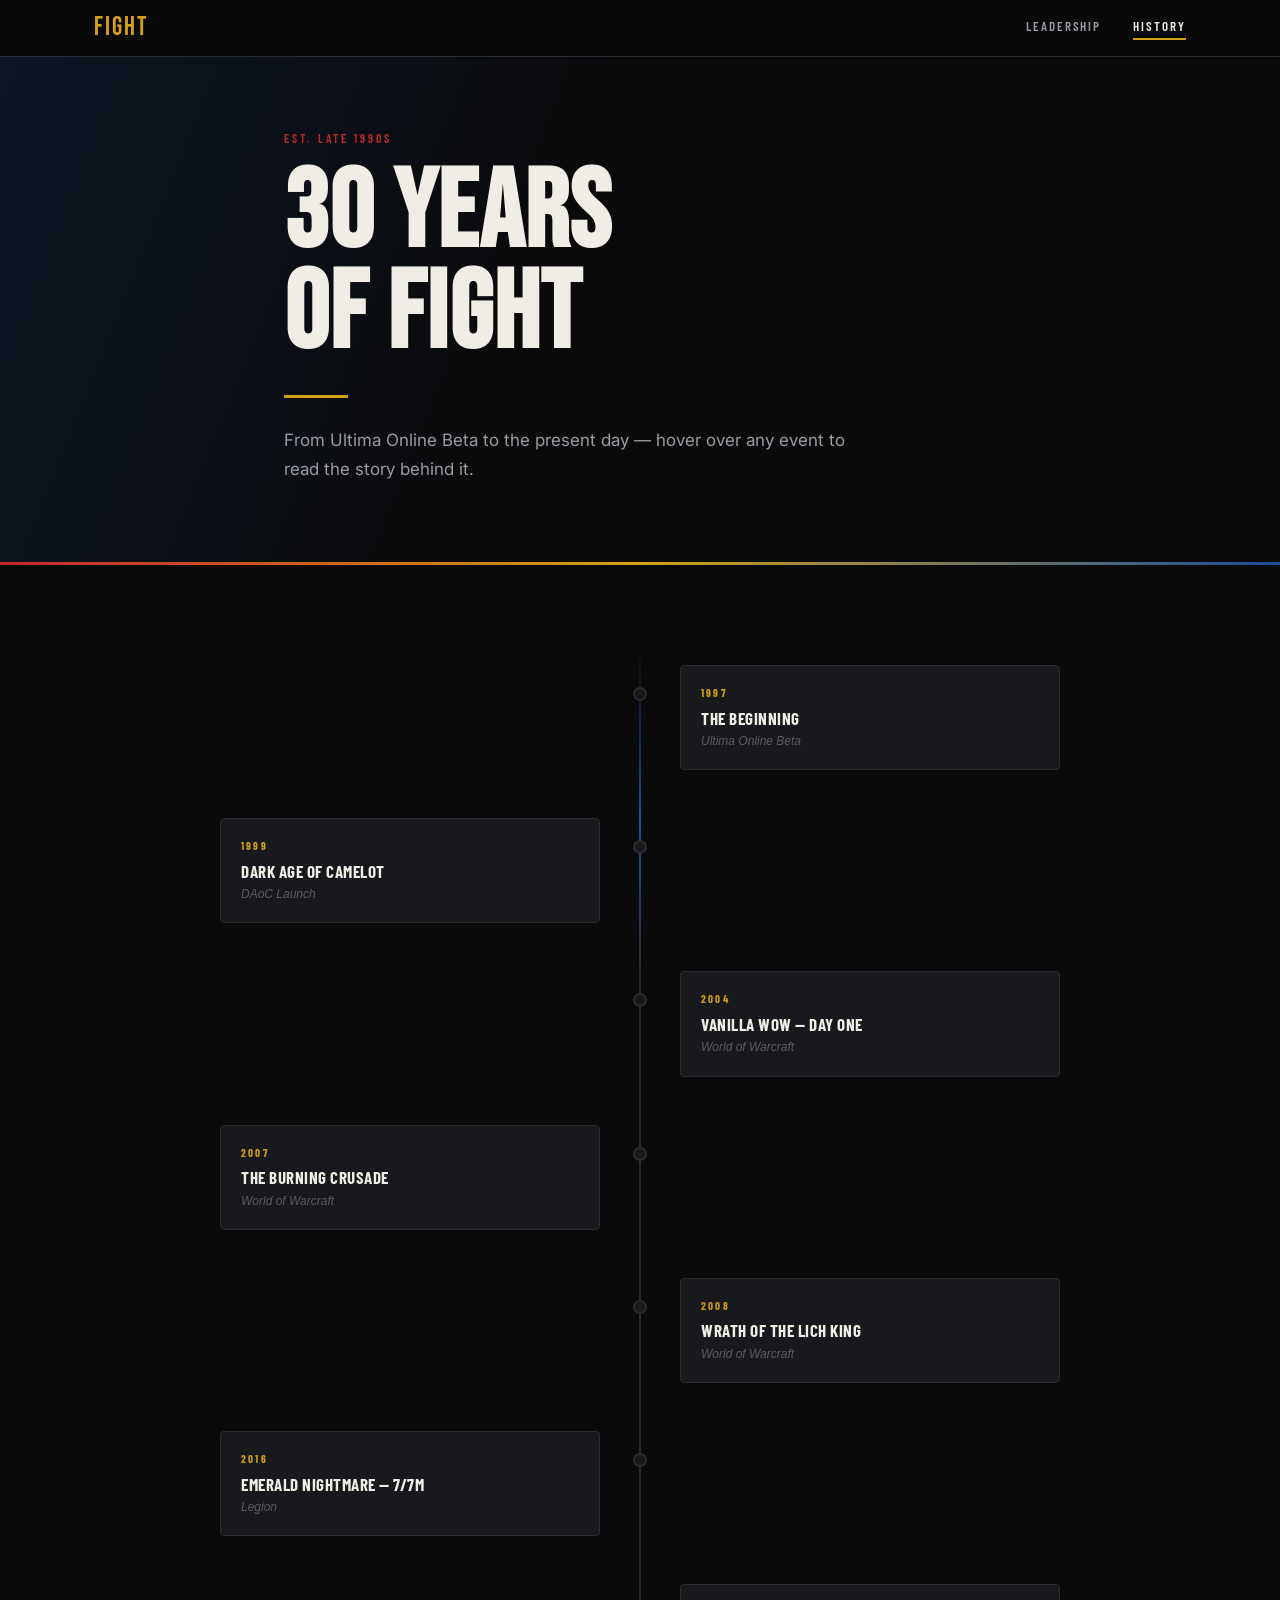
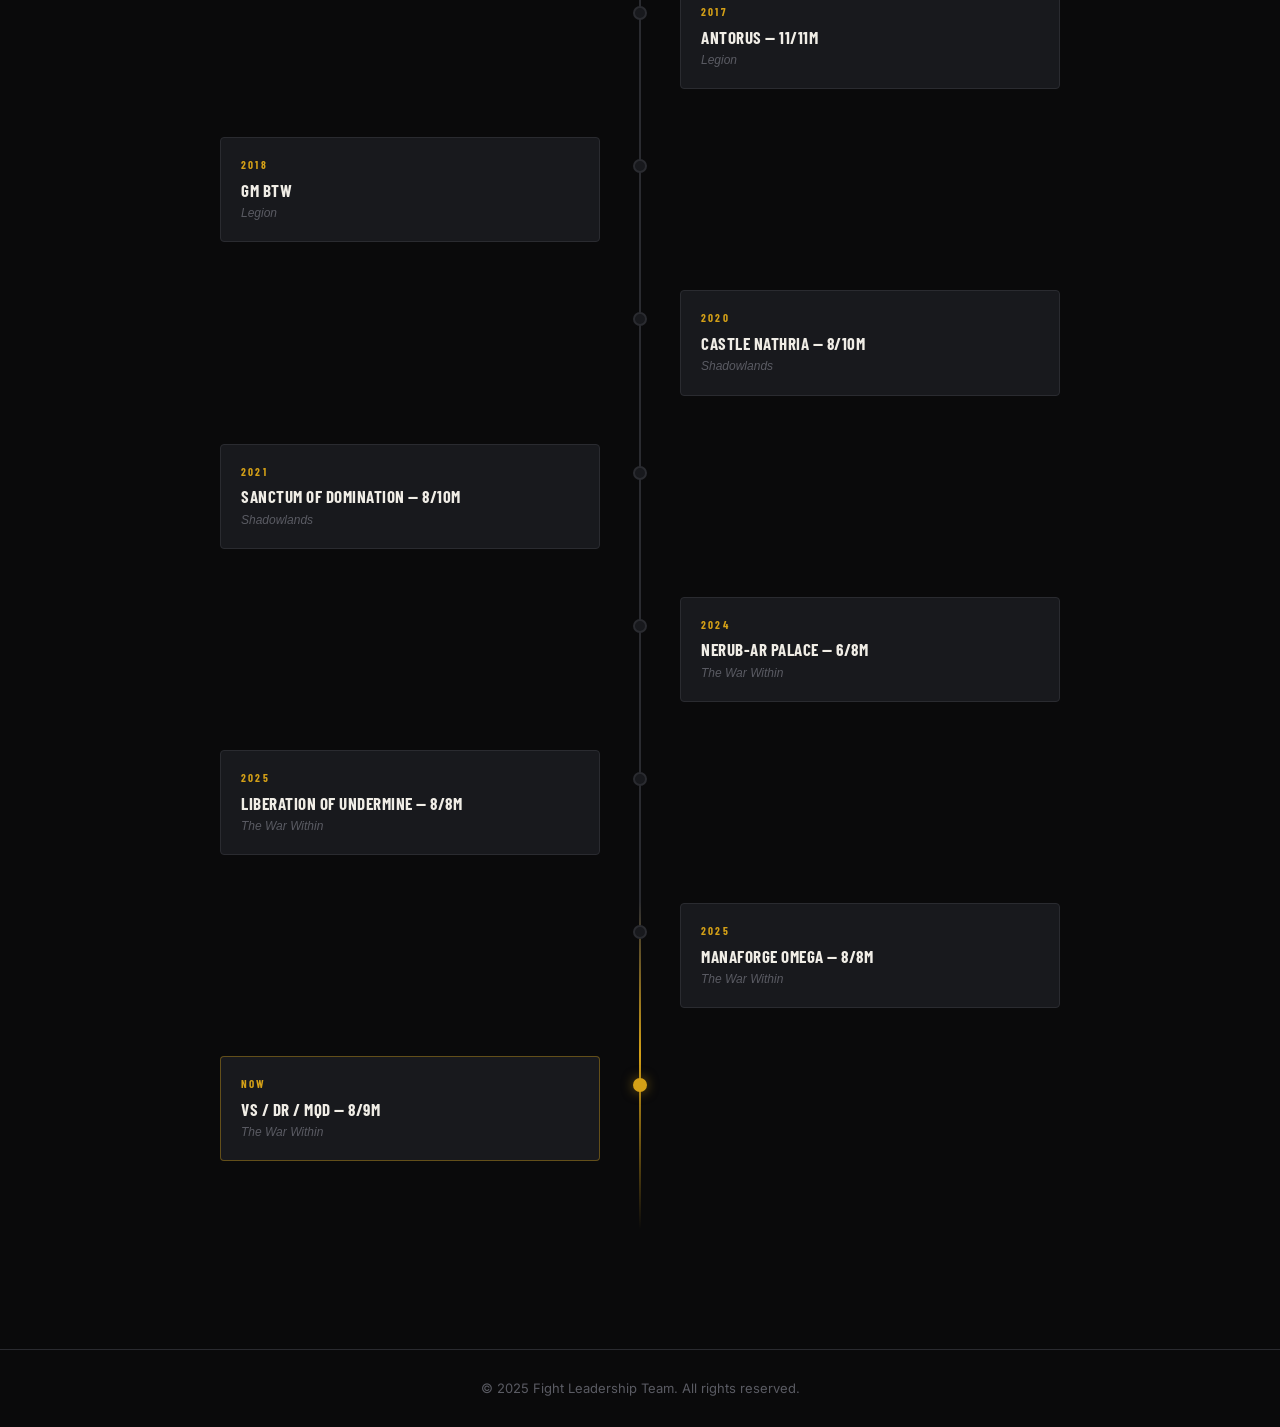
==== commit bcbd6372: "Rename timeline_fixed.html to timeline.html" ====
--- a/timeline.html
+++ b/timeline.html
@@ -39,17 +39,8 @@
   <!-- ── TIMELINE ── -->
   <section class="timeline-section">
     <div class="container">
-
       <div class="timeline">
         <div class="timeline-spine"></div>
-
-        <!-- ✏️ EDIT: Each .timeline-event is one entry.
-             - Change data-year to the year
-             - Change .tl-title to the event name
-             - Change .tl-game to the game/context
-             - Change .tl-body to the full story (shows on hover)
-             - Add or remove .timeline-event blocks as needed
-             - Alternate sides automatically via CSS (odd = left, even = right) -->
 
         <div class="timeline-event" data-year="1997">
           <div class="tl-dot"></div>
@@ -63,7 +54,7 @@
               <span class="tl-popup-year">1997</span>
               <h3 class="tl-popup-title">The Beginning</h3>
               <p class="tl-popup-game">Ultima Online Beta</p>
-              <p class="tl-body">✏️ Add your story here. What happened? Who was there? What made this moment worth remembering after 30 years?</p>
+              <p class="tl-body">The Fuck Heads were Born</p>
             </div>
           </div>
         </div>
@@ -80,7 +71,7 @@
               <span class="tl-popup-year">1999</span>
               <h3 class="tl-popup-title">Dark Age of Camelot</h3>
               <p class="tl-popup-game">DAoC Launch</p>
-              <p class="tl-body">✏️ Add your story here. The guild found a new home in DAoC — what do you remember most about this era?</p>
+              <p class="tl-body">The guild found a new home in DAoC</p>
             </div>
           </div>
         </div>
@@ -97,7 +88,7 @@
               <span class="tl-popup-year">2004</span>
               <h3 class="tl-popup-title">Vanilla WoW — Day One</h3>
               <p class="tl-popup-game">World of Warcraft</p>
-              <p class="tl-body">✏️ Add your story here. Fight planted its flag in Azeroth on launch day. Who logged in first? What server? What was the plan?</p>
+              <p class="tl-body">Fight planted its flag in Azeroth on launch day.</p>
             </div>
           </div>
         </div>
@@ -114,7 +105,7 @@
               <span class="tl-popup-year">2007</span>
               <h3 class="tl-popup-title">The Burning Crusade</h3>
               <p class="tl-popup-game">World of Warcraft</p>
-              <p class="tl-body">✏️ Add your story here.</p>
+              <p class="tl-body">Wang got grounded a lot</p>
             </div>
           </div>
         </div>
@@ -131,7 +122,7 @@
               <span class="tl-popup-year">2008</span>
               <h3 class="tl-popup-title">Wrath of the Lich King</h3>
               <p class="tl-popup-game">World of Warcraft</p>
-              <p class="tl-body">✏️ Add your story here.</p>
+              <p class="tl-body">Vil's still using the gold he made from back then</p>
             </div>
           </div>
         </div>
@@ -148,7 +139,7 @@
               <span class="tl-popup-year">2016</span>
               <h3 class="tl-popup-title">Emerald Nightmare — 7/7M</h3>
               <p class="tl-popup-game">World of Warcraft: Legion</p>
-              <p class="tl-body">✏️ Add your story here. Full clear of Emerald Nightmare on Mythic — what was the final boss moment like?</p>
+              <p class="tl-body">The guild almost didn't make it, until we did.</p>
             </div>
           </div>
         </div>
@@ -165,13 +156,12 @@
               <span class="tl-popup-year">2017</span>
               <h3 class="tl-popup-title">Antorus, The Burning Throne — 11/11M</h3>
               <p class="tl-popup-game">World of Warcraft: Legion</p>
-              <p class="tl-body">✏️ Add your story here. A full Mythic clear of Antorus — one of the guild's biggest achievements.</p>
-            </div>
-          </div>
-        </div>
-
-        <div class="timeline-event" data-year="June 2018">
-          <div class="timeline-event" data-year="2018" data-thumb="https://img.youtube.com/vi/Okk9pMBu1-k/hqdefault.jpg">
+              <p class="tl-body">A full Mythic clear of Antorus — one of the guild's biggest achievements.</p>
+            </div>
+          </div>
+        </div>
+
+        <div class="timeline-event" data-year="2018" data-thumb="https://img.youtube.com/vi/Okk9pMBu1-k/hqdefault.jpg">
           <div class="tl-dot"></div>
           <div class="tl-card">
             <div class="tl-preview">
@@ -184,18 +174,18 @@
               <h3 class="tl-popup-title">GM BTW</h3>
               <p class="tl-popup-game">World of Warcraft: Legion</p>
               <p class="tl-body">GM BTW</p>
-<div class="tl-video">
-  <iframe
-    src="https://www.youtube.com/embed/Okk9pMBu1-k"
-    title="Video title"
-    frameborder="0"
-    allowfullscreen>
-  </iframe>
-</div>
-            </div>
-          </div>
-        </div>
-        
+              <div class="tl-video">
+                <iframe
+                  src="https://www.youtube.com/embed/Okk9pMBu1-k"
+                  title="GM BTW"
+                  frameborder="0"
+                  allowfullscreen>
+                </iframe>
+              </div>
+            </div>
+          </div>
+        </div>
+
         <div class="timeline-event" data-year="2020">
           <div class="tl-dot"></div>
           <div class="tl-card">
@@ -259,7 +249,7 @@
               <span class="tl-popup-year">2025</span>
               <h3 class="tl-popup-title">Liberation of Undermine — 8/8M</h3>
               <p class="tl-popup-game">World of Warcraft: The War Within</p>
-              <p class="tl-body">✏️ Add your story here. Full Mythic clear — what was the kill shot moment?</p>
+              <p class="tl-body">Full Mythic clear — what was the kill shot moment?</p>
             </div>
           </div>
         </div>
@@ -293,7 +283,7 @@
               <span class="tl-popup-year">Present</span>
               <h3 class="tl-popup-title">VS / DR / MQD — 8/9M</h3>
               <p class="tl-popup-game">World of Warcraft: The War Within</p>
-              <p class="tl-body">✏️ The story is still being written. Add your notes here as progress continues.</p>
+              <p class="tl-body">The story is still being written.</p>
             </div>
           </div>
         </div>
--- a/timeline.css
+++ b/timeline.css
@@ -304,31 +304,10 @@
     display: block;
   }
 }
-.tl-video {
-  margin-top: 12px;
-  position: relative;
-  padding-bottom: 56.25%; /* 16:9 ratio */
-  height: 0;
-  overflow: hidden;
-  border-radius: 3px;
-}
-
-.tl-video iframe {
-  position: absolute;
-  top: 0; left: 0;
-  width: 100%;
-  height: 100%;
-}
-
-/* Widen the popup when it has a video */
-.tl-card:has(.tl-video) .tl-popup {
-  width: 380px;
-}
-/* ── Thumbnail in preview card ── */
-.tl-card.has-thumb .tl-preview {
-  padding: 0;
-}
-
+
+/* ─────────────────────────────────────────
+   THUMBNAIL IN PREVIEW CARD
+───────────────────────────────────────── */
 .tl-thumb {
   width: 100%;
   height: 120px;
@@ -338,11 +317,43 @@
   border-bottom: 1px solid var(--border);
 }
 
-.tl-card.has-thumb .tl-year,
-.tl-card.has-thumb .tl-title,
+.tl-card.has-thumb .tl-preview {
+  padding: 0;
+}
+
+.tl-card.has-thumb .tl-year {
+  display: block;
+  padding: 14px 20px 0;
+}
+
+.tl-card.has-thumb .tl-title {
+  padding: 0 20px;
+}
+
 .tl-card.has-thumb .tl-game {
-  padding: 0 20px;
-}
-
-.tl-card.has-thumb .tl-year { padding-top: 14px; }
-.tl-card.has-thumb .tl-game { padding-bottom: 14px; }
+  padding: 0 20px 14px;
+}
+
+/* Widen popup when it contains a video */
+.tl-card.has-thumb .tl-popup {
+  width: 380px;
+}
+
+/* Video embed inside popup */
+.tl-video {
+  margin-top: 12px;
+  position: relative;
+  padding-bottom: 56.25%;
+  height: 0;
+  overflow: hidden;
+  border-radius: 3px;
+}
+
+.tl-video iframe {
+  position: absolute;
+  top: 0;
+  left: 0;
+  width: 100%;
+  height: 100%;
+  border: 0;
+}
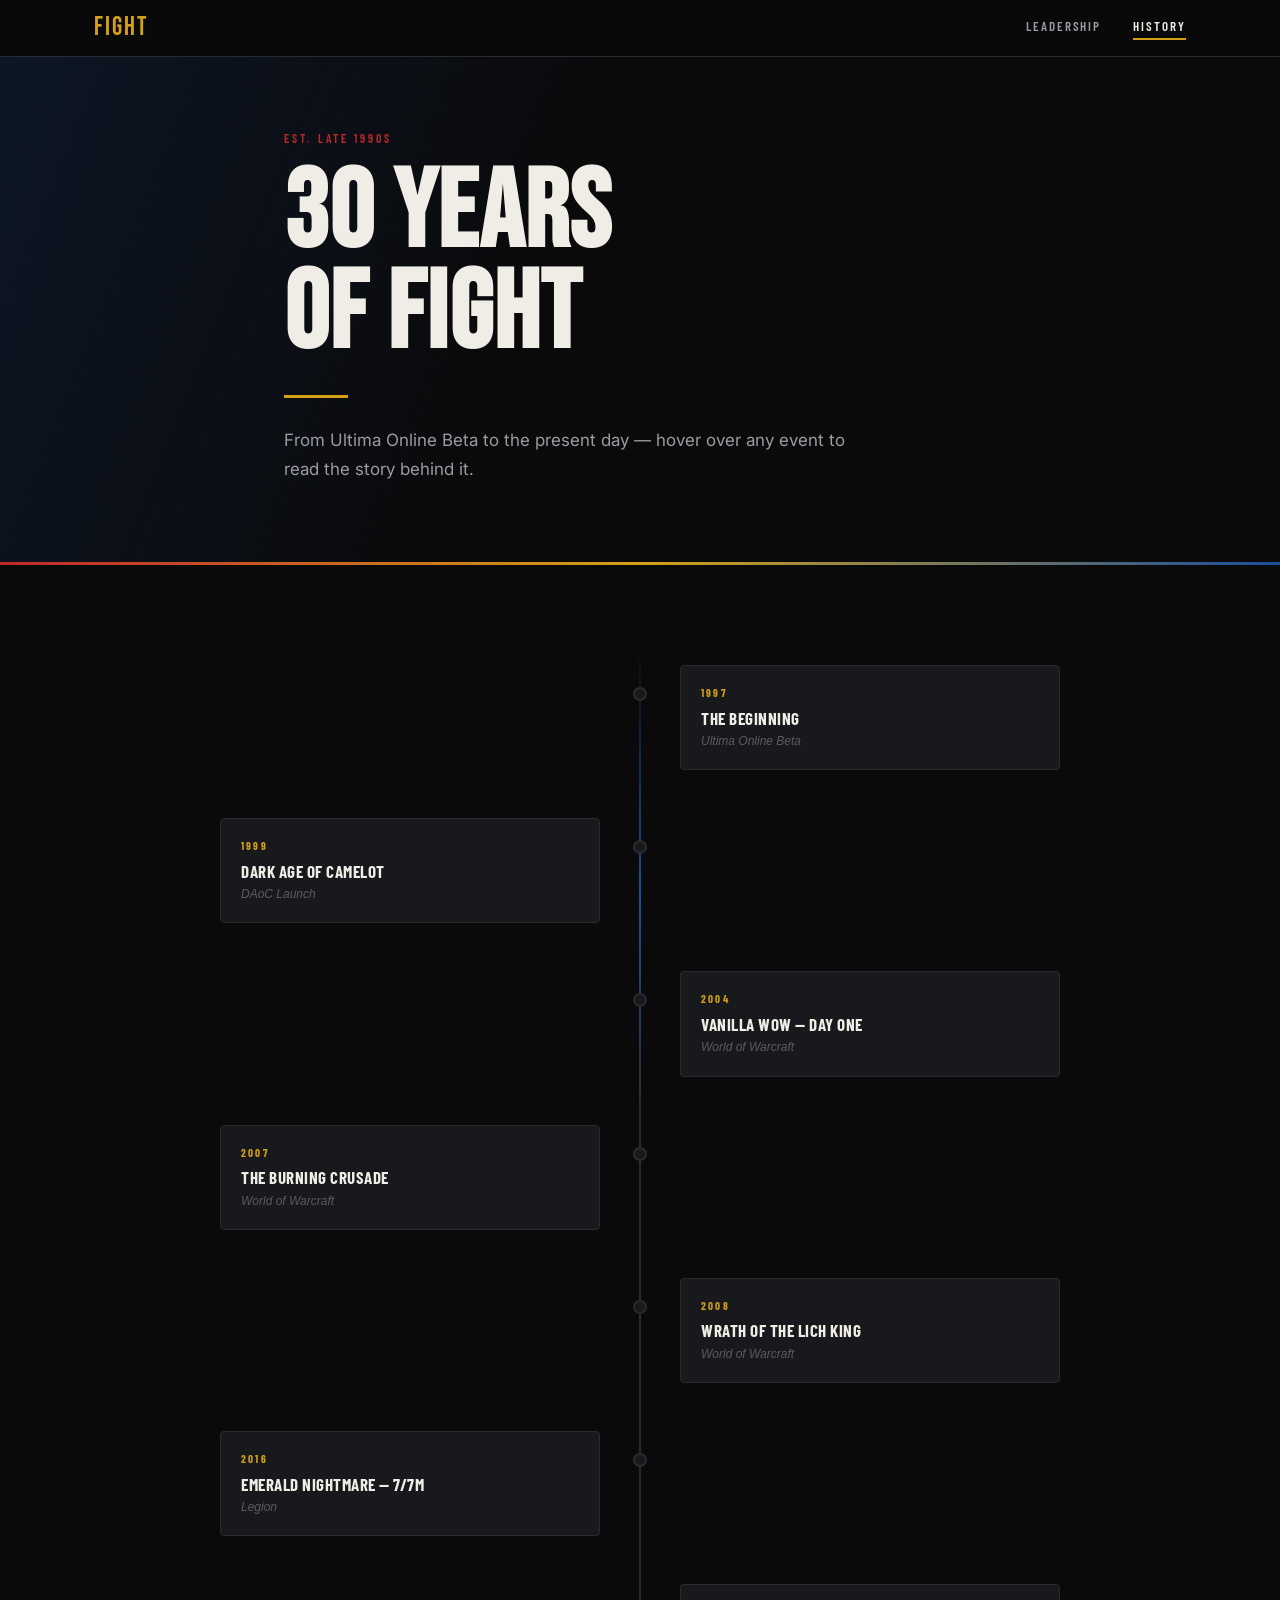
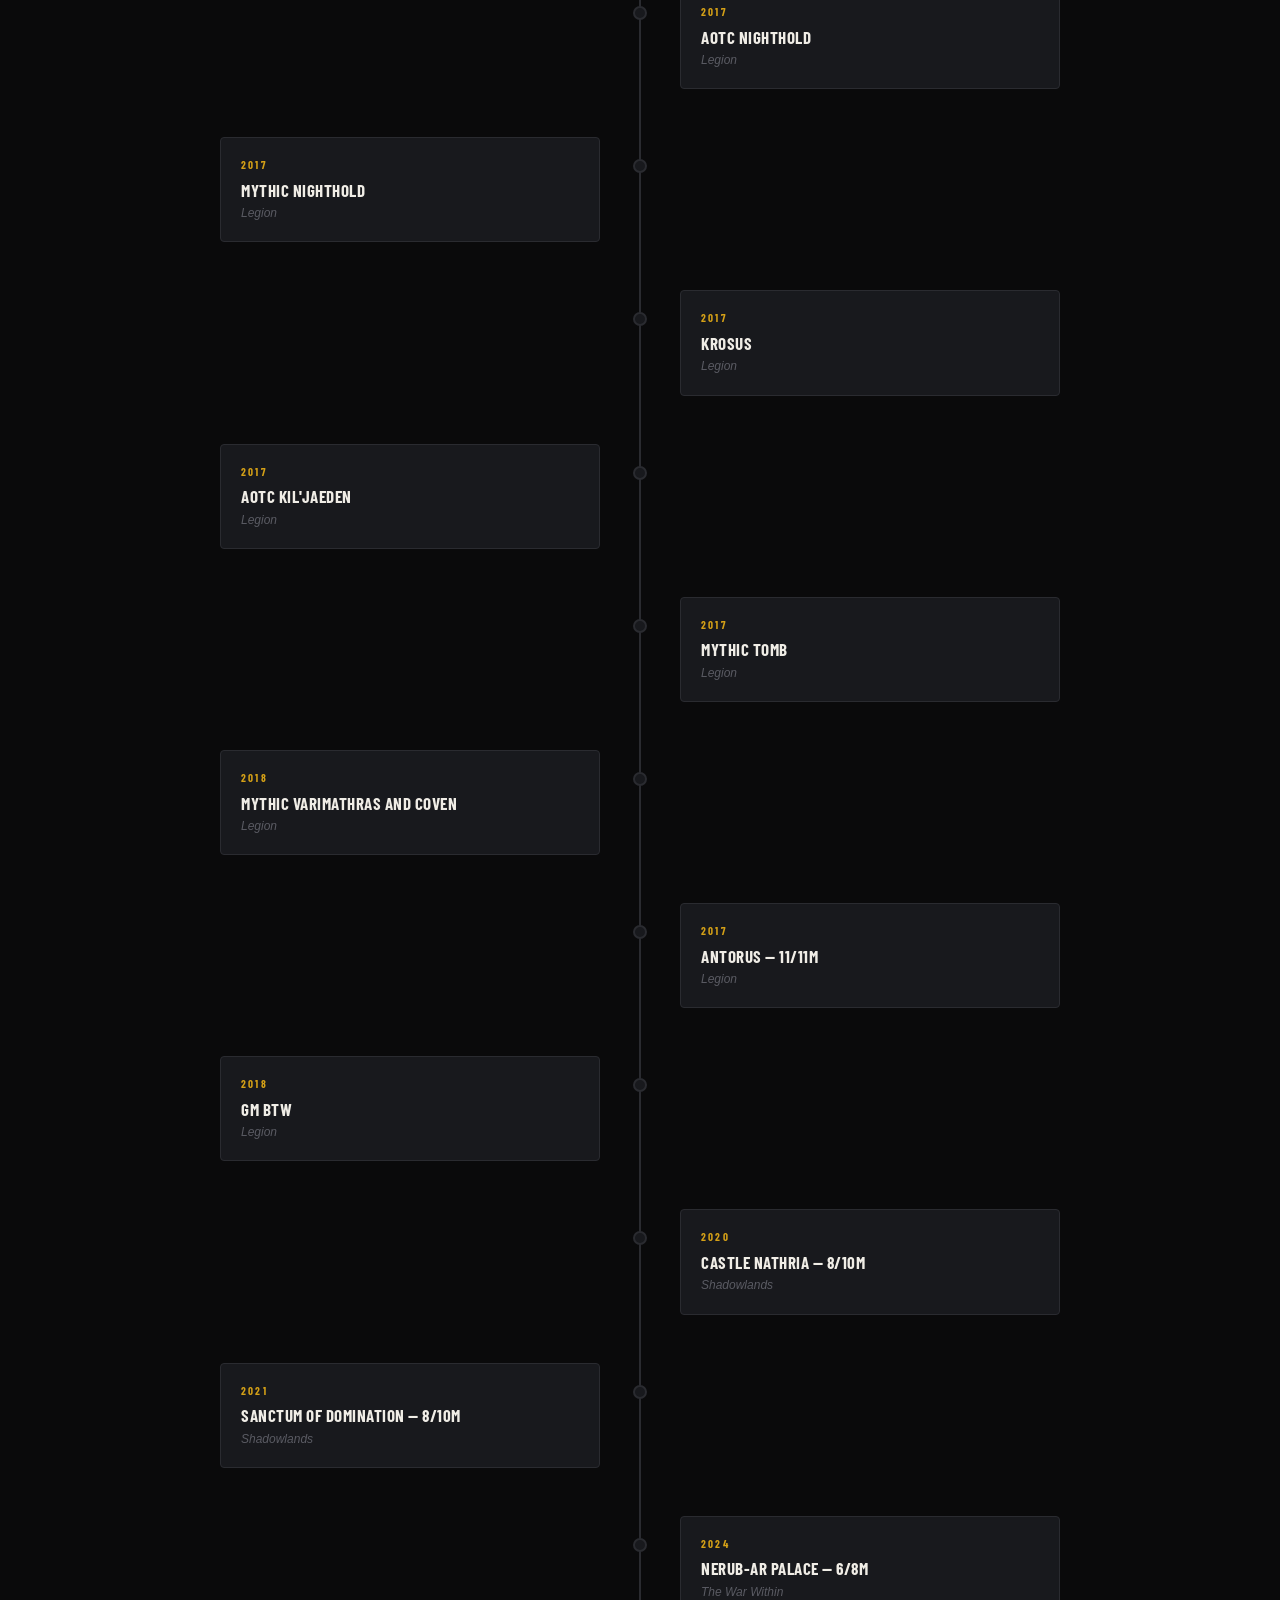
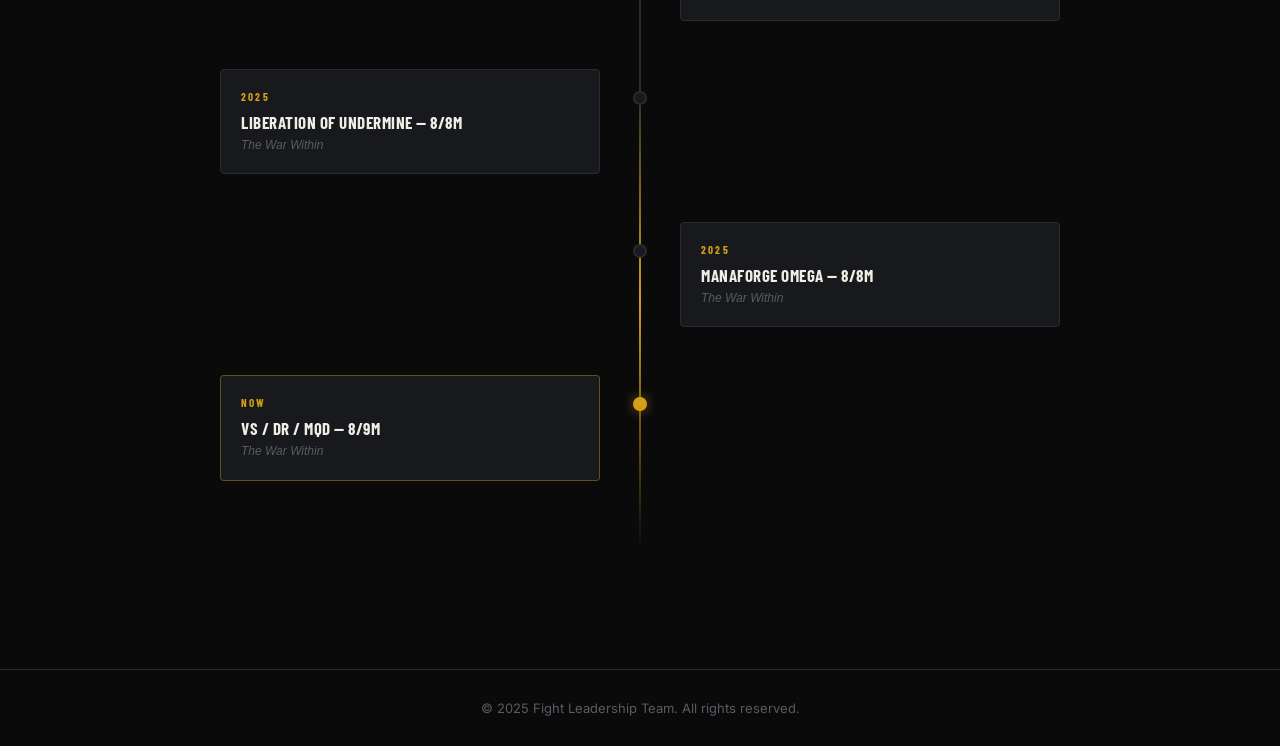
==== commit c901f009: "Update timeline.html" ====
--- a/timeline.html
+++ b/timeline.html
@@ -144,7 +144,115 @@
           </div>
         </div>
 
-        <div class="timeline-event" data-year="2017">
+<div class="timeline-event" data-year="Feb 2017" data-thumb="https://i.imgur.com/Mil0u6y.png">
+  <div class="tl-dot"></div>
+  <div class="tl-card">
+    <div class="tl-preview">
+      <span class="tl-year">2017</span>
+      <h3 class="tl-title">AOTC Nighthold</h3>
+      <p class="tl-game">Legion</p>
+    </div>
+    <div class="tl-popup">
+      <span class="tl-popup-year">Feb 2017</span>
+      <h3 class="tl-popup-title">AOTC Nighthold!</h3>
+      <p class="tl-popup-game">World of Warcraft: Legion</p>
+      <p class="tl-body">We killed a Boss!</p>
+      <img src="https://i.imgur.com/Mil0u6y.png" alt="AOTC Nighthold" style="width:100%; border-radius:3px; margin-top:10px;" />
+    </div>
+  </div>
+</div>
+
+        <div class="timeline-event" data-year="Feb 2017" data-thumb="https://i.imgur.com/nogyIti.png">
+  <div class="tl-dot"></div>
+  <div class="tl-card">
+    <div class="tl-preview">
+      <span class="tl-year">2017</span>
+      <h3 class="tl-title">Mythic Nighthold</h3>
+      <p class="tl-game">Legion</p>
+    </div>
+    <div class="tl-popup">
+      <span class="tl-popup-year">Feb 2017</span>
+      <h3 class="tl-popup-title">Mythic Nighthold</h3>
+      <p class="tl-popup-game">World of Warcraft: Legion</p>
+      <p class="tl-body">We killed more bosses!.</p>
+      <img src="https://i.imgur.com/nogyIti.png" alt="Mythic Nighthold" style="width:100%; border-radius:3px; margin-top:10px;" />
+    </div>
+  </div>
+</div>
+
+  <div class="timeline-event" data-year="Feb 2017" data-thumb="https://i.imgur.com/vdQwHAM.png">
+  <div class="tl-dot"></div>
+  <div class="tl-card">
+    <div class="tl-preview">
+      <span class="tl-year">2017</span>
+      <h3 class="tl-title">Krosus</h3>
+      <p class="tl-game">Legion</p>
+    </div>
+    <div class="tl-popup">
+      <span class="tl-popup-year">Feb 2017</span>
+      <h3 class="tl-popup-title">krosus</h3>
+      <p class="tl-popup-game">World of Warcraft: Legion</p>
+      <p class="tl-body">A boss killed us - a lot.</p>
+      <img src="https://i.imgur.com/vdQwHAM.png" alt="AOTC Nighthold" style="width:100%; border-radius:3px; margin-top:10px;" />
+    </div>
+  </div>
+</div>
+
+  <div class="timeline-event" data-year="July 2017" data-thumb="https://i.imgur.com/VxbIvoY.png">
+  <div class="tl-dot"></div>
+  <div class="tl-card">
+    <div class="tl-preview">
+      <span class="tl-year">2017</span>
+      <h3 class="tl-title">AOTC Kil'jaeden</h3>
+      <p class="tl-game">Legion</p>
+    </div>
+    <div class="tl-popup">
+      <span class="tl-popup-year">Feb 2017</span>
+      <h3 class="tl-popup-title">AOTC Kil'jaeden</h3>
+      <p class="tl-popup-game">World of Warcraft: Legion</p>
+      <p class="tl-body">The gang solidifies it's roots</p>
+      <img src="https://i.imgur.com/VxbIvoY.png" alt="AOTC Kil'jaeden" style="width:100%; border-radius:3px; margin-top:10px;" />
+    </div>
+  </div>
+</div>
+
+  <div class="timeline-event" data-year="Aug 2017" data-thumb="https://imgur.com/a/tf4fJZe">
+  <div class="tl-dot"></div>
+  <div class="tl-card">
+    <div class="tl-preview">
+      <span class="tl-year">2017</span>
+      <h3 class="tl-title">Mythic Tomb</h3>
+      <p class="tl-game">Legion</p>
+    </div>
+    <div class="tl-popup">
+      <span class="tl-popup-year">Aug 2017</span>
+      <h3 class="tl-popup-title">Mythic Tomb</h3>
+      <p class="tl-popup-game">World of Warcraft: Legion</p>
+      <p class="tl-body">The gang fills out a punch card</p>
+      <img src="https://imgur.com/a/tf4fJZe" alt="Mythic Tomb" style="width:100%; border-radius:3px; margin-top:10px;" />
+    </div>
+  </div>
+</div>
+
+  <div class="timeline-event" data-year="July 2018" data-thumb="https://i.imgur.com/rLIIpDD.jpeg">
+  <div class="tl-dot"></div>
+  <div class="tl-card">
+    <div class="tl-preview">
+      <span class="tl-year">2018</span>
+      <h3 class="tl-title">Mythic Varimathras and Coven</h3>
+      <p class="tl-game">Legion</p>
+    </div>
+    <div class="tl-popup">
+      <span class="tl-popup-year">March 2018</span>
+      <h3 class="tl-popup-title">Mythic Varimathras and Coven</h3>
+      <p class="tl-popup-game">World of Warcraft: Legion</p>
+      <p class="tl-body">The gang solidifies it's alt policy</p>
+      <img src="https://i.imgur.com/rLIIpDD.jpeg" alt="Mythic Varimathras and Coven" style="width:100%; border-radius:3px; margin-top:10px;" />
+    </div>
+  </div>
+</div>
+        
+        <div class="timeline-event" data-year="2018">
           <div class="tl-dot"></div>
           <div class="tl-card">
             <div class="tl-preview">
@@ -266,7 +374,7 @@
               <span class="tl-popup-year">2025</span>
               <h3 class="tl-popup-title">Manaforge Omega — 8/8M</h3>
               <p class="tl-popup-game">World of Warcraft: The War Within</p>
-              <p class="tl-body">✏️ Add your story here.</p>
+              <p class="tl-body">Sean Paul</p>
             </div>
           </div>
         </div>
